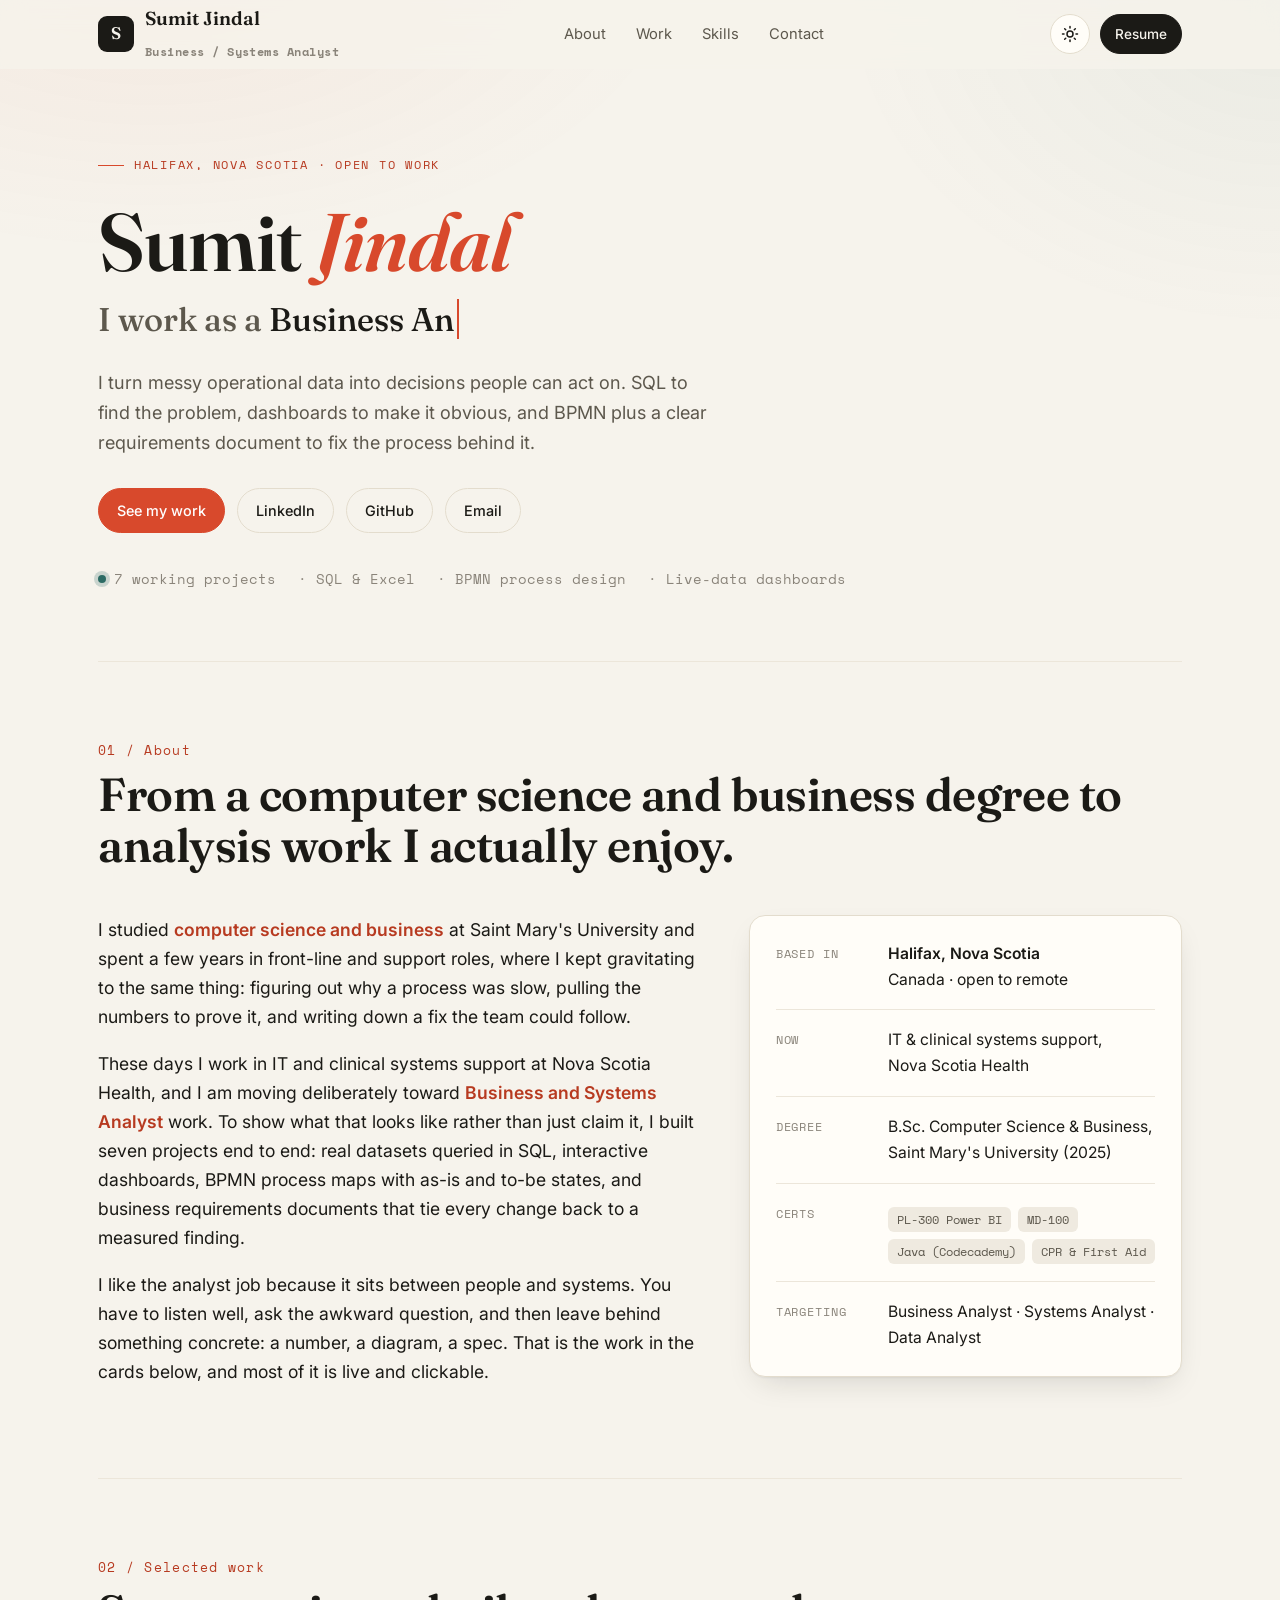
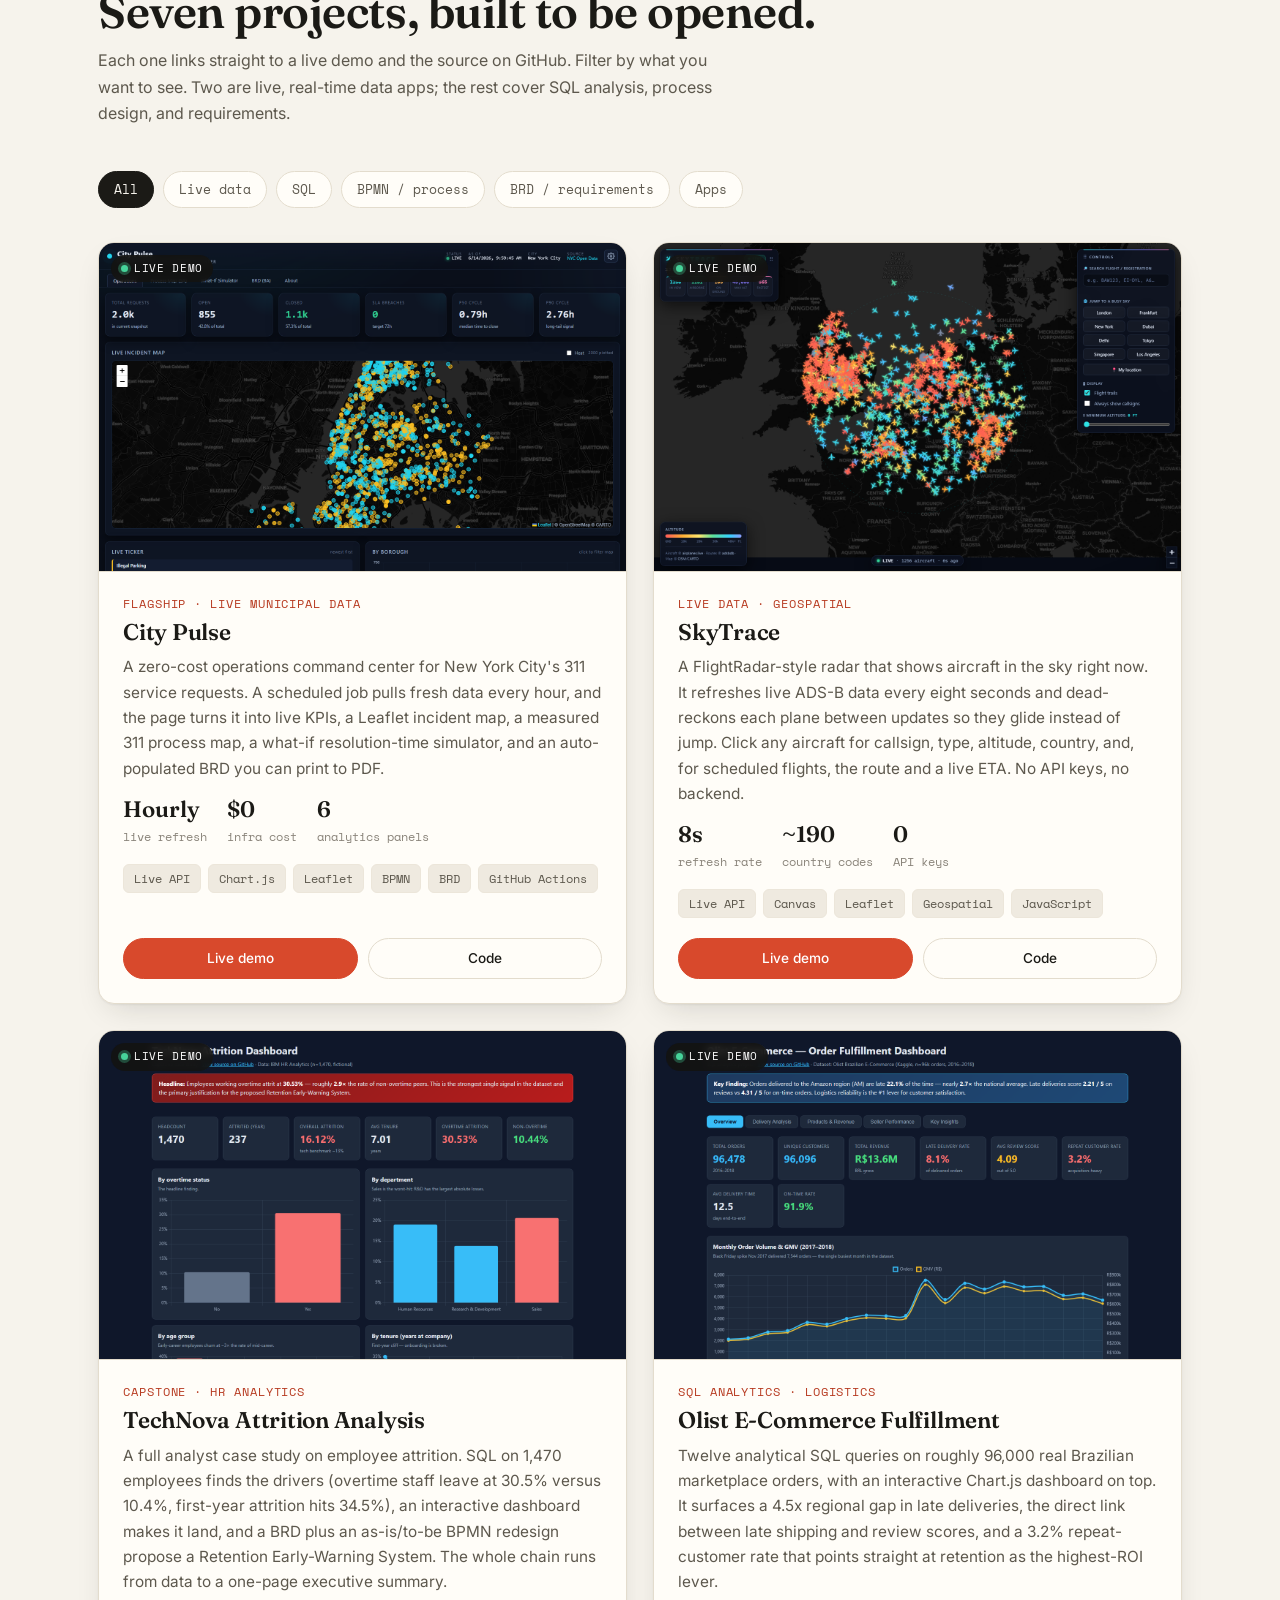
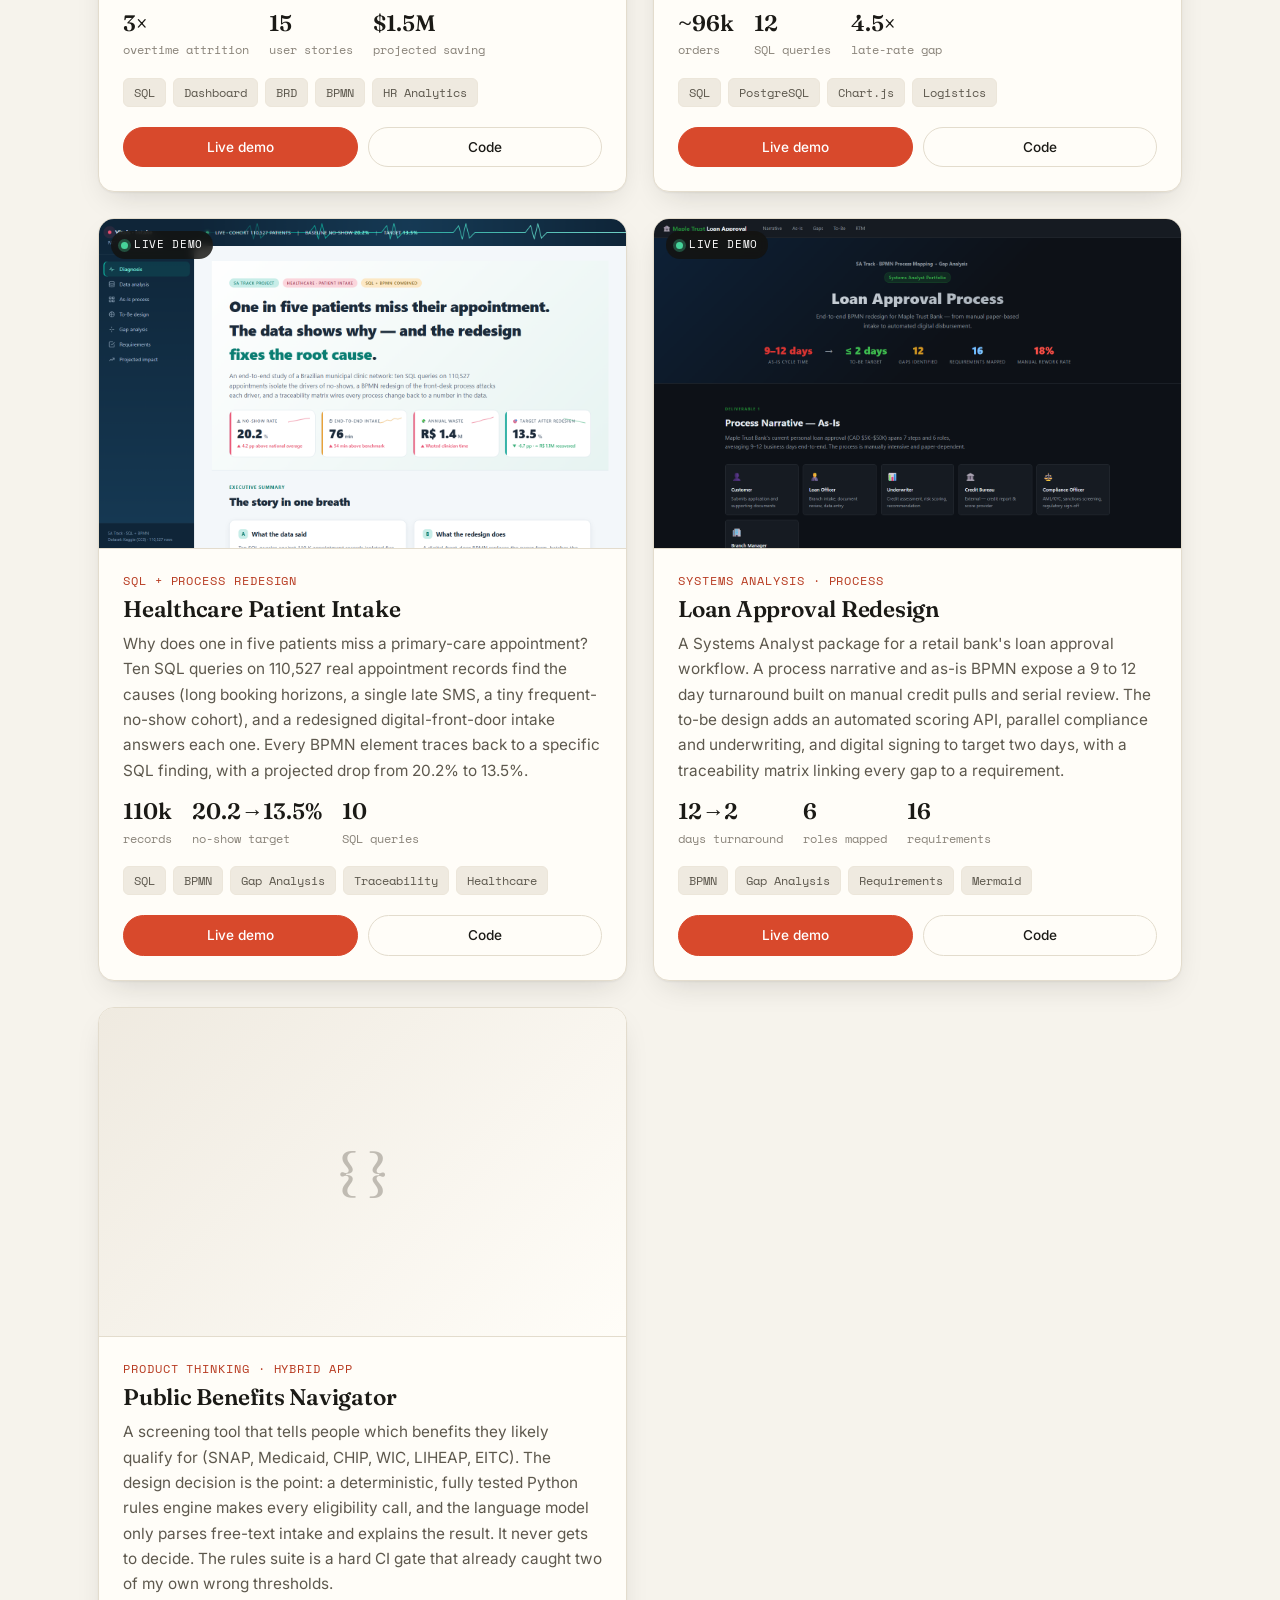
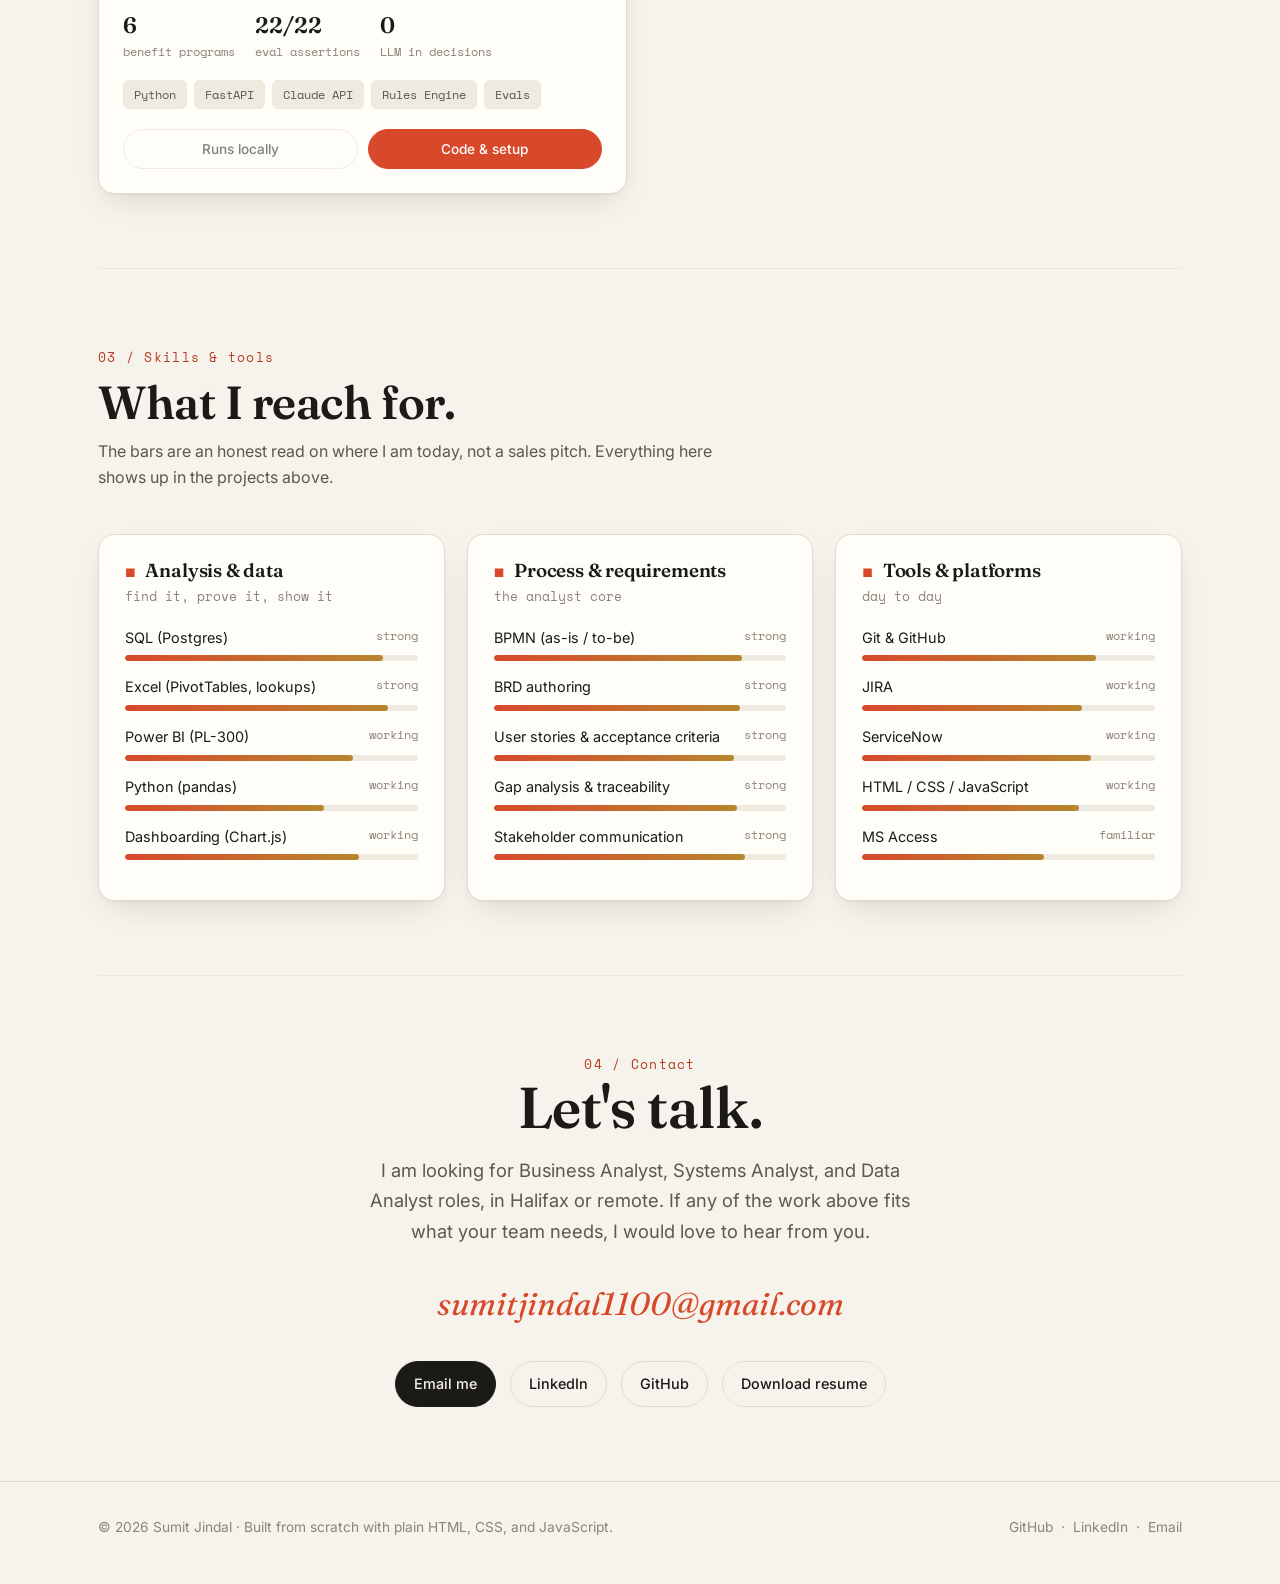
==== index.html @ e1e6dab9 "Portfolio landing page: hero, about, 7 project cards, skills, contact Single static page (HTML/CSS/J" ====
<!DOCTYPE html>
<html lang="en" data-theme="light">
<head>
<meta charset="UTF-8" />
<meta name="viewport" content="width=device-width, initial-scale=1.0" />
<title>Sumit Jindal — Business & Systems Analyst</title>
<meta name="description" content="Sumit Jindal, a Business and Systems Analyst in Halifax. SQL, Excel, BPMN, dashboards, and requirements writing, shown through seven working projects." />
<meta name="author" content="Sumit Jindal" />

<!-- Open Graph -->
<meta property="og:title" content="Sumit Jindal — Business & Systems Analyst" />
<meta property="og:description" content="Seven working projects: live data dashboards, SQL analysis, BPMN process redesigns, and business requirements documents." />
<meta property="og:type" content="website" />
<meta property="og:url" content="https://sumitjindal1100-ui.github.io/" />

<link rel="preconnect" href="https://fonts.googleapis.com" />
<link rel="preconnect" href="https://fonts.gstatic.com" crossorigin />
<link href="https://fonts.googleapis.com/css2?family=Fraunces:ital,opsz,wght@0,9..144,400..600;1,9..144,400..600&family=Inter:wght@400;500;600&family=Space+Mono:wght@400;700&display=swap" rel="stylesheet" />
<link rel="stylesheet" href="styles.css" />
<link rel="icon" href="data:image/svg+xml,<svg xmlns='http://www.w3.org/2000/svg' viewBox='0 0 100 100'><rect width='100' height='100' rx='22' fill='%231b1a16'/><text x='50' y='71' font-family='Georgia,serif' font-size='62' fill='%23f6f3ec' text-anchor='middle'>S</text></svg>" />
</head>
<body>

<!-- ===================== NAV ===================== -->
<header class="nav" id="nav">
  <div class="wrap nav-inner">
    <a class="brand" href="#top">
      <span class="monogram">S</span>
      <span>Sumit Jindal<br><span class="mono">Business / Systems Analyst</span></span>
    </a>
    <nav class="nav-links" id="navLinks">
      <a href="#about">About</a>
      <a href="#work">Work</a>
      <a href="#skills">Skills</a>
      <a href="#contact">Contact</a>
    </nav>
    <div class="nav-tools">
      <button class="icon-btn" id="themeBtn" aria-label="Toggle dark mode" title="Toggle theme">
        <svg width="18" height="18" viewBox="0 0 24 24" fill="none" stroke="currentColor" stroke-width="2" stroke-linecap="round" id="themeIcon"><circle cx="12" cy="12" r="4"/><path d="M12 2v2M12 20v2M4.9 4.9l1.4 1.4M17.7 17.7l1.4 1.4M2 12h2M20 12h2M4.9 19.1l1.4-1.4M17.7 6.3l1.4-1.4"/></svg>
      </button>
      <a class="btn btn-primary btn-sm" href="Sumit-Jindal-Resume.pdf" target="_blank" rel="noopener">Resume</a>
      <button class="icon-btn nav-toggle" id="navToggle" aria-label="Menu">
        <svg width="20" height="20" viewBox="0 0 24 24" fill="none" stroke="currentColor" stroke-width="2" stroke-linecap="round"><path d="M3 6h18M3 12h18M3 18h18"/></svg>
      </button>
    </div>
  </div>
</header>

<main id="top">
<!-- ===================== HERO ===================== -->
<section class="hero">
  <div class="wrap">
    <span class="eyebrow reveal">Halifax, Nova Scotia · Open to work</span>
    <h1 class="reveal d1">Sumit <span class="last">Jindal</span></h1>
    <p class="role-line reveal d1">I work as a <span class="typed" id="typed">Business Analyst</span></p>
    <p class="value-prop reveal d2">I turn messy operational data into decisions people can act on. SQL to find the problem, dashboards to make it obvious, and BPMN plus a clear requirements document to fix the process behind it.</p>
    <div class="hero-cta reveal d2">
      <a class="btn btn-accent" href="#work">See my work</a>
      <a class="btn btn-ghost" href="https://www.linkedin.com/in/sumitdsa0010" target="_blank" rel="noopener">LinkedIn</a>
      <a class="btn btn-ghost" href="https://github.com/sumitjindal1100-ui" target="_blank" rel="noopener">GitHub</a>
      <a class="btn btn-ghost" href="mailto:sumitjindal1100@gmail.com">Email</a>
    </div>
    <div class="hero-meta reveal d3">
      <span><span class="dot pulse"></span> 7 working projects</span>
      <span>· SQL &amp; Excel</span>
      <span>· BPMN process design</span>
      <span>· Live-data dashboards</span>
    </div>
  </div>
</section>

<div class="wrap"><div class="divider"></div></div>

<!-- ===================== ABOUT ===================== -->
<section class="section" id="about">
  <div class="wrap">
    <div class="section-head reveal">
      <span class="section-num">01 / About</span>
      <h2>From a computer science and business degree to analysis work I actually enjoy.</h2>
    </div>
    <div class="about-grid">
      <div class="about-prose reveal d1">
        <p>I studied <strong>computer science and business</strong> at Saint Mary's University and spent a few years in front-line and support roles, where I kept gravitating to the same thing: figuring out why a process was slow, pulling the numbers to prove it, and writing down a fix the team could follow.</p>
        <p>These days I work in IT and clinical systems support at Nova Scotia Health, and I am moving deliberately toward <strong>Business and Systems Analyst</strong> work. To show what that looks like rather than just claim it, I built seven projects end to end: real datasets queried in SQL, interactive dashboards, BPMN process maps with as-is and to-be states, and business requirements documents that tie every change back to a measured finding.</p>
        <p>I like the analyst job because it sits between people and systems. You have to listen well, ask the awkward question, and then leave behind something concrete: a number, a diagram, a spec. That is the work in the cards below, and most of it is live and clickable.</p>
      </div>
      <aside class="facts reveal d2">
        <div class="fact"><span class="k">Based in</span><span class="v"><b>Halifax, Nova Scotia</b><br>Canada · open to remote</span></div>
        <div class="fact"><span class="k">Now</span><span class="v">IT &amp; clinical systems support,<br>Nova Scotia Health</span></div>
        <div class="fact"><span class="k">Degree</span><span class="v">B.Sc. Computer Science &amp; Business,<br>Saint Mary's University (2025)</span></div>
        <div class="fact"><span class="k">Certs</span><span class="v">
          <div class="chiprow">
            <span class="mini-chip">PL-300 Power BI</span>
            <span class="mini-chip">MD-100</span>
            <span class="mini-chip">Java (Codecademy)</span>
            <span class="mini-chip">CPR &amp; First Aid</span>
          </div></span></div>
        <div class="fact"><span class="k">Targeting</span><span class="v">Business Analyst · Systems Analyst · Data Analyst</span></div>
      </aside>
    </div>
  </div>
</section>

<div class="wrap"><div class="divider"></div></div>

<!-- ===================== WORK ===================== -->
<section class="section" id="work">
  <div class="wrap">
    <div class="section-head reveal">
      <span class="section-num">02 / Selected work</span>
      <h2>Seven projects, built to be opened.</h2>
      <p>Each one links straight to a live demo and the source on GitHub. Filter by what you want to see. Two are live, real-time data apps; the rest cover SQL analysis, process design, and requirements.</p>
    </div>

    <div class="filterbar reveal d1" id="filterbar">
      <button class="filter active" data-f="all">All</button>
      <button class="filter" data-f="live">Live data</button>
      <button class="filter" data-f="sql">SQL</button>
      <button class="filter" data-f="bpmn">BPMN / process</button>
      <button class="filter" data-f="brd">BRD / requirements</button>
      <button class="filter" data-f="app">Apps</button>
    </div>

    <div class="projects" id="projects">

      <!-- City Pulse -->
      <article class="card reveal" data-tags="live sql bpmn brd app">
        <div class="shot">
          <span class="live-badge"><span class="ld"></span> Live demo</span>
          <img src="assets/shots/citypulse.png" alt="City Pulse dashboard" loading="lazy" />
        </div>
        <div class="card-body">
          <span class="card-kicker">Flagship · live municipal data</span>
          <h3>City Pulse</h3>
          <p>A zero-cost operations command center for New York City's 311 service requests. A scheduled job pulls fresh data every hour, and the page turns it into live KPIs, a Leaflet incident map, a measured 311 process map, a what-if resolution-time simulator, and an auto-populated BRD you can print to PDF.</p>
          <div class="metrics">
            <div class="metric"><span class="n">Hourly</span><span class="l">live refresh</span></div>
            <div class="metric"><span class="n">$0</span><span class="l">infra cost</span></div>
            <div class="metric"><span class="n">6</span><span class="l">analytics panels</span></div>
          </div>
          <div class="tags"><span class="tag">Live API</span><span class="tag">Chart.js</span><span class="tag">Leaflet</span><span class="tag">BPMN</span><span class="tag">BRD</span><span class="tag">GitHub Actions</span></div>
          <div class="card-links">
            <a class="btn btn-accent btn-sm" href="https://sumitjindal1100-ui.github.io/city-pulse/" target="_blank" rel="noopener">Live demo</a>
            <a class="btn btn-ghost btn-sm" href="https://github.com/sumitjindal1100-ui/city-pulse" target="_blank" rel="noopener">Code</a>
          </div>
        </div>
      </article>

      <!-- SkyTrace -->
      <article class="card reveal d1" data-tags="live app">
        <div class="shot">
          <span class="live-badge"><span class="ld"></span> Live demo</span>
          <img src="assets/shots/skytrace.png" alt="SkyTrace live flight radar" loading="lazy" />
        </div>
        <div class="card-body">
          <span class="card-kicker">Live data · geospatial</span>
          <h3>SkyTrace</h3>
          <p>A FlightRadar-style radar that shows aircraft in the sky right now. It refreshes live ADS-B data every eight seconds and dead-reckons each plane between updates so they glide instead of jump. Click any aircraft for callsign, type, altitude, country, and, for scheduled flights, the route and a live ETA. No API keys, no backend.</p>
          <div class="metrics">
            <div class="metric"><span class="n">8s</span><span class="l">refresh rate</span></div>
            <div class="metric"><span class="n">~190</span><span class="l">country codes</span></div>
            <div class="metric"><span class="n">0</span><span class="l">API keys</span></div>
          </div>
          <div class="tags"><span class="tag">Live API</span><span class="tag">Canvas</span><span class="tag">Leaflet</span><span class="tag">Geospatial</span><span class="tag">JavaScript</span></div>
          <div class="card-links">
            <a class="btn btn-accent btn-sm" href="https://sumitjindal1100-ui.github.io/sumit-skytrace/" target="_blank" rel="noopener">Live demo</a>
            <a class="btn btn-ghost btn-sm" href="https://github.com/sumitjindal1100-ui/sumit-skytrace" target="_blank" rel="noopener">Code</a>
          </div>
        </div>
      </article>

      <!-- TechNova -->
      <article class="card reveal" data-tags="sql bpmn brd">
        <div class="shot">
          <span class="live-badge"><span class="ld"></span> Live demo</span>
          <img src="assets/shots/technova.png" alt="TechNova attrition dashboard" loading="lazy" />
        </div>
        <div class="card-body">
          <span class="card-kicker">Capstone · HR analytics</span>
          <h3>TechNova Attrition Analysis</h3>
          <p>A full analyst case study on employee attrition. SQL on 1,470 employees finds the drivers (overtime staff leave at 30.5% versus 10.4%, first-year attrition hits 34.5%), an interactive dashboard makes it land, and a BRD plus an as-is/to-be BPMN redesign propose a Retention Early-Warning System. The whole chain runs from data to a one-page executive summary.</p>
          <div class="metrics">
            <div class="metric"><span class="n">3&times;</span><span class="l">overtime attrition</span></div>
            <div class="metric"><span class="n">15</span><span class="l">user stories</span></div>
            <div class="metric"><span class="n">$1.5M</span><span class="l">projected saving</span></div>
          </div>
          <div class="tags"><span class="tag">SQL</span><span class="tag">Dashboard</span><span class="tag">BRD</span><span class="tag">BPMN</span><span class="tag">HR Analytics</span></div>
          <div class="card-links">
            <a class="btn btn-accent btn-sm" href="https://sumitjindal1100-ui.github.io/technova-attrition-analysis/" target="_blank" rel="noopener">Live demo</a>
            <a class="btn btn-ghost btn-sm" href="https://github.com/sumitjindal1100-ui/technova-attrition-analysis" target="_blank" rel="noopener">Code</a>
          </div>
        </div>
      </article>

      <!-- Olist -->
      <article class="card reveal d1" data-tags="sql">
        <div class="shot">
          <span class="live-badge"><span class="ld"></span> Live demo</span>
          <img src="assets/shots/olist.png" alt="Olist e-commerce dashboard" loading="lazy" />
        </div>
        <div class="card-body">
          <span class="card-kicker">SQL analytics · logistics</span>
          <h3>Olist E-Commerce Fulfillment</h3>
          <p>Twelve analytical SQL queries on roughly 96,000 real Brazilian marketplace orders, with an interactive Chart.js dashboard on top. It surfaces a 4.5x regional gap in late deliveries, the direct link between late shipping and review scores, and a 3.2% repeat-customer rate that points straight at retention as the highest-ROI lever.</p>
          <div class="metrics">
            <div class="metric"><span class="n">~96k</span><span class="l">orders</span></div>
            <div class="metric"><span class="n">12</span><span class="l">SQL queries</span></div>
            <div class="metric"><span class="n">4.5&times;</span><span class="l">late-rate gap</span></div>
          </div>
          <div class="tags"><span class="tag">SQL</span><span class="tag">PostgreSQL</span><span class="tag">Chart.js</span><span class="tag">Logistics</span></div>
          <div class="card-links">
            <a class="btn btn-accent btn-sm" href="https://sumitjindal1100-ui.github.io/olist-ecommerce-analysis/" target="_blank" rel="noopener">Live demo</a>
            <a class="btn btn-ghost btn-sm" href="https://github.com/sumitjindal1100-ui/olist-ecommerce-analysis" target="_blank" rel="noopener">Code</a>
          </div>
        </div>
      </article>

      <!-- Healthcare -->
      <article class="card reveal" data-tags="sql bpmn">
        <div class="shot">
          <span class="live-badge"><span class="ld"></span> Live demo</span>
          <img src="assets/shots/healthcare.png" alt="Healthcare patient intake dashboard" loading="lazy" />
        </div>
        <div class="card-body">
          <span class="card-kicker">SQL + process redesign</span>
          <h3>Healthcare Patient Intake</h3>
          <p>Why does one in five patients miss a primary-care appointment? Ten SQL queries on 110,527 real appointment records find the causes (long booking horizons, a single late SMS, a tiny frequent-no-show cohort), and a redesigned digital-front-door intake answers each one. Every BPMN element traces back to a specific SQL finding, with a projected drop from 20.2% to 13.5%.</p>
          <div class="metrics">
            <div class="metric"><span class="n">110k</span><span class="l">records</span></div>
            <div class="metric"><span class="n">20.2&#8594;13.5%</span><span class="l">no-show target</span></div>
            <div class="metric"><span class="n">10</span><span class="l">SQL queries</span></div>
          </div>
          <div class="tags"><span class="tag">SQL</span><span class="tag">BPMN</span><span class="tag">Gap Analysis</span><span class="tag">Traceability</span><span class="tag">Healthcare</span></div>
          <div class="card-links">
            <a class="btn btn-accent btn-sm" href="https://sumitjindal1100-ui.github.io/healthcare-patient-intake/" target="_blank" rel="noopener">Live demo</a>
            <a class="btn btn-ghost btn-sm" href="https://github.com/sumitjindal1100-ui/healthcare-patient-intake" target="_blank" rel="noopener">Code</a>
          </div>
        </div>
      </article>

      <!-- Loan Approval -->
      <article class="card reveal d1" data-tags="bpmn brd">
        <div class="shot">
          <span class="live-badge"><span class="ld"></span> Live demo</span>
          <img src="assets/shots/loan.png" alt="Loan approval process landing page" loading="lazy" />
        </div>
        <div class="card-body">
          <span class="card-kicker">Systems analysis · process</span>
          <h3>Loan Approval Redesign</h3>
          <p>A Systems Analyst package for a retail bank's loan approval workflow. A process narrative and as-is BPMN expose a 9 to 12 day turnaround built on manual credit pulls and serial review. The to-be design adds an automated scoring API, parallel compliance and underwriting, and digital signing to target two days, with a traceability matrix linking every gap to a requirement.</p>
          <div class="metrics">
            <div class="metric"><span class="n">12&#8594;2</span><span class="l">days turnaround</span></div>
            <div class="metric"><span class="n">6</span><span class="l">roles mapped</span></div>
            <div class="metric"><span class="n">16</span><span class="l">requirements</span></div>
          </div>
          <div class="tags"><span class="tag">BPMN</span><span class="tag">Gap Analysis</span><span class="tag">Requirements</span><span class="tag">Mermaid</span></div>
          <div class="card-links">
            <a class="btn btn-accent btn-sm" href="https://sumitjindal1100-ui.github.io/loan-approval-sa-track/" target="_blank" rel="noopener">Live demo</a>
            <a class="btn btn-ghost btn-sm" href="https://github.com/sumitjindal1100-ui/loan-approval-sa-track" target="_blank" rel="noopener">Code</a>
          </div>
        </div>
      </article>

      <!-- Benefits Navigator -->
      <article class="card reveal" data-tags="app brd">
        <div class="shot fallback">
          <span class="glyph">{ }</span>
        </div>
        <div class="card-body">
          <span class="card-kicker">Product thinking · hybrid app</span>
          <h3>Public Benefits Navigator</h3>
          <p>A screening tool that tells people which benefits they likely qualify for (SNAP, Medicaid, CHIP, WIC, LIHEAP, EITC). The design decision is the point: a deterministic, fully tested Python rules engine makes every eligibility call, and the language model only parses free-text intake and explains the result. It never gets to decide. The rules suite is a hard CI gate that already caught two of my own wrong thresholds.</p>
          <div class="metrics">
            <div class="metric"><span class="n">6</span><span class="l">benefit programs</span></div>
            <div class="metric"><span class="n">22/22</span><span class="l">eval assertions</span></div>
            <div class="metric"><span class="n">0</span><span class="l">LLM in decisions</span></div>
          </div>
          <div class="tags"><span class="tag">Python</span><span class="tag">FastAPI</span><span class="tag">Claude API</span><span class="tag">Rules Engine</span><span class="tag">Evals</span></div>
          <div class="card-links">
            <a class="btn btn-ghost btn-sm disabled" title="Runs locally (FastAPI app)">Runs locally</a>
            <a class="btn btn-accent btn-sm" href="https://github.com/sumitjindal1100-ui/sumit-public-benefits-navigator" target="_blank" rel="noopener">Code &amp; setup</a>
          </div>
        </div>
      </article>

    </div>
  </div>
</section>

<div class="wrap"><div class="divider"></div></div>

<!-- ===================== SKILLS ===================== -->
<section class="section" id="skills">
  <div class="wrap">
    <div class="section-head reveal">
      <span class="section-num">03 / Skills &amp; tools</span>
      <h2>What I reach for.</h2>
      <p>The bars are an honest read on where I am today, not a sales pitch. Everything here shows up in the projects above.</p>
    </div>
    <div class="skill-cols">

      <div class="skill-group reveal d1">
        <h3><span class="gi">&#9632;</span> Analysis &amp; data</h3>
        <div class="sub">find it, prove it, show it</div>
        <div class="skill"><div class="row"><span>SQL (Postgres)</span><span class="lvl">strong</span></div><div class="bar"><i data-w="88"></i></div></div>
        <div class="skill"><div class="row"><span>Excel (PivotTables, lookups)</span><span class="lvl">strong</span></div><div class="bar"><i data-w="90"></i></div></div>
        <div class="skill"><div class="row"><span>Power BI (PL-300)</span><span class="lvl">working</span></div><div class="bar"><i data-w="78"></i></div></div>
        <div class="skill"><div class="row"><span>Python (pandas)</span><span class="lvl">working</span></div><div class="bar"><i data-w="68"></i></div></div>
        <div class="skill"><div class="row"><span>Dashboarding (Chart.js)</span><span class="lvl">working</span></div><div class="bar"><i data-w="80"></i></div></div>
      </div>

      <div class="skill-group reveal d2">
        <h3><span class="gi">&#9632;</span> Process &amp; requirements</h3>
        <div class="sub">the analyst core</div>
        <div class="skill"><div class="row"><span>BPMN (as-is / to-be)</span><span class="lvl">strong</span></div><div class="bar"><i data-w="85"></i></div></div>
        <div class="skill"><div class="row"><span>BRD authoring</span><span class="lvl">strong</span></div><div class="bar"><i data-w="84"></i></div></div>
        <div class="skill"><div class="row"><span>User stories &amp; acceptance criteria</span><span class="lvl">strong</span></div><div class="bar"><i data-w="82"></i></div></div>
        <div class="skill"><div class="row"><span>Gap analysis &amp; traceability</span><span class="lvl">strong</span></div><div class="bar"><i data-w="83"></i></div></div>
        <div class="skill"><div class="row"><span>Stakeholder communication</span><span class="lvl">strong</span></div><div class="bar"><i data-w="86"></i></div></div>
      </div>

      <div class="skill-group reveal d3">
        <h3><span class="gi">&#9632;</span> Tools &amp; platforms</h3>
        <div class="sub">day to day</div>
        <div class="skill"><div class="row"><span>Git &amp; GitHub</span><span class="lvl">working</span></div><div class="bar"><i data-w="80"></i></div></div>
        <div class="skill"><div class="row"><span>JIRA</span><span class="lvl">working</span></div><div class="bar"><i data-w="75"></i></div></div>
        <div class="skill"><div class="row"><span>ServiceNow</span><span class="lvl">working</span></div><div class="bar"><i data-w="78"></i></div></div>
        <div class="skill"><div class="row"><span>HTML / CSS / JavaScript</span><span class="lvl">working</span></div><div class="bar"><i data-w="74"></i></div></div>
        <div class="skill"><div class="row"><span>MS Access</span><span class="lvl">familiar</span></div><div class="bar"><i data-w="62"></i></div></div>
      </div>

    </div>
  </div>
</section>

<div class="wrap"><div class="divider"></div></div>

<!-- ===================== CONTACT ===================== -->
<section class="section contact" id="contact">
  <div class="wrap">
    <div class="reveal">
      <span class="section-num">04 / Contact</span>
      <h2>Let's talk.</h2>
      <p class="lead">I am looking for Business Analyst, Systems Analyst, and Data Analyst roles, in Halifax or remote. If any of the work above fits what your team needs, I would love to hear from you.</p>
      <p style="margin-bottom:30px"><a class="mail-link" href="mailto:sumitjindal1100@gmail.com">sumitjindal1100@gmail.com</a></p>
      <div class="contact-cta">
        <a class="btn btn-primary" href="mailto:sumitjindal1100@gmail.com">Email me</a>
        <a class="btn btn-ghost" href="https://www.linkedin.com/in/sumitdsa0010" target="_blank" rel="noopener">LinkedIn</a>
        <a class="btn btn-ghost" href="https://github.com/sumitjindal1100-ui" target="_blank" rel="noopener">GitHub</a>
        <a class="btn btn-ghost" href="Sumit-Jindal-Resume.pdf" target="_blank" rel="noopener">Download resume</a>
      </div>
    </div>
  </div>
</section>
</main>

<!-- ===================== FOOTER ===================== -->
<footer class="footer">
  <div class="wrap footer-inner">
    <span>&copy; <span id="year"></span> Sumit Jindal · Built from scratch with plain HTML, CSS, and JavaScript.</span>
    <span class="soc">
      <a href="https://github.com/sumitjindal1100-ui" target="_blank" rel="noopener">GitHub</a> ·
      <a href="https://www.linkedin.com/in/sumitdsa0010" target="_blank" rel="noopener">LinkedIn</a> ·
      <a href="mailto:sumitjindal1100@gmail.com">Email</a>
    </span>
  </div>
</footer>

<button class="icon-btn totop" id="toTop" aria-label="Back to top">
  <svg width="18" height="18" viewBox="0 0 24 24" fill="none" stroke="currentColor" stroke-width="2" stroke-linecap="round" stroke-linejoin="round"><path d="M12 19V5M5 12l7-7 7 7"/></svg>
</button>

<script src="app.js"></script>
</body>
</html>
---- styles.css ----
/* ============================================================
   Sumit Jindal — portfolio
   A warm "editorial / personal site" identity, deliberately
   different from the three project themes (GitHub dark, clinical
   light, ops command-center).
   ============================================================ */

:root {
  --paper:      #f6f3ec;
  --paper-2:    #fffdf8;
  --paper-3:    #efeae0;
  --ink:        #1b1a16;
  --ink-soft:   #5d584d;
  --ink-faint:  #8a847a;
  --line:       #e3dccd;
  --line-soft:  #ece6da;
  --accent:     #d8492c;   /* warm terracotta */
  --accent-ink: #b73a20;
  --teal:       #2c6b64;
  --gold:       #b8862f;
  --shadow:     0 1px 2px rgba(27,26,22,.05), 0 12px 32px -12px rgba(27,26,22,.18);
  --shadow-lg:  0 24px 60px -24px rgba(27,26,22,.32);
  --radius:     16px;
  --radius-sm:  10px;
  --maxw:       1140px;
  --serif: "Fraunces", Georgia, "Times New Roman", serif;
  --sans:  "Inter", -apple-system, BlinkMacSystemFont, "Segoe UI", Roboto, sans-serif;
  --mono:  "Space Mono", ui-monospace, "SF Mono", Menlo, monospace;
}

[data-theme="dark"] {
  --paper:      #14130f;
  --paper-2:    #1d1b16;
  --paper-3:    #252219;
  --ink:        #f4f0e6;
  --ink-soft:   #b7b0a1;
  --ink-faint:  #8b8473;
  --line:       #322e25;
  --line-soft:  #2a271f;
  --accent:     #f0795c;
  --accent-ink: #f0795c;
  --teal:       #56b3a8;
  --gold:       #d9aa4f;
  --shadow:     0 1px 2px rgba(0,0,0,.3), 0 12px 32px -12px rgba(0,0,0,.6);
  --shadow-lg:  0 24px 60px -24px rgba(0,0,0,.7);
}

* { box-sizing: border-box; margin: 0; padding: 0; }

html { scroll-behavior: smooth; scroll-padding-top: 90px; }

body {
  font-family: var(--sans);
  background: var(--paper);
  color: var(--ink);
  line-height: 1.65;
  -webkit-font-smoothing: antialiased;
  text-rendering: optimizeLegibility;
  transition: background .4s ease, color .4s ease;
  overflow-x: hidden;
}

/* paper grain / warmth */
body::before {
  content: "";
  position: fixed;
  inset: 0;
  pointer-events: none;
  z-index: 0;
  background:
    radial-gradient(900px 500px at 12% -5%, rgba(216,73,44,.06), transparent 60%),
    radial-gradient(800px 600px at 100% 0%, rgba(44,107,100,.06), transparent 55%);
}

.wrap { max-width: var(--maxw); margin: 0 auto; padding: 0 28px; position: relative; z-index: 1; }

a { color: inherit; text-decoration: none; }

h1, h2, h3 { font-family: var(--serif); font-weight: 600; line-height: 1.08; letter-spacing: -.01em; }

::selection { background: var(--accent); color: #fff; }

/* ---------- nav ---------- */
.nav {
  position: sticky; top: 0; z-index: 50;
  backdrop-filter: saturate(140%) blur(12px);
  background: color-mix(in srgb, var(--paper) 82%, transparent);
  border-bottom: 1px solid transparent;
  transition: border-color .3s ease, background .3s ease;
}
.nav.scrolled { border-color: var(--line); }
.nav-inner { display: flex; align-items: center; justify-content: space-between; height: 68px; }
.brand { display: flex; align-items: center; gap: 11px; font-family: var(--serif); font-size: 1.18rem; font-weight: 600; }
.brand .mono { font-family: var(--mono); font-size: .72rem; color: var(--ink-faint); letter-spacing: .04em; }
.monogram {
  width: 36px; height: 36px; border-radius: 9px;
  display: grid; place-items: center;
  background: var(--ink); color: var(--paper);
  font-family: var(--serif); font-weight: 600; font-size: 1.05rem;
  transition: transform .3s ease;
}
.brand:hover .monogram { transform: rotate(-6deg); }
.nav-links { display: flex; align-items: center; gap: 4px; }
.nav-links a {
  font-size: .92rem; color: var(--ink-soft); padding: 8px 13px; border-radius: 8px;
  transition: color .2s ease, background .2s ease;
}
.nav-links a:hover { color: var(--ink); background: var(--paper-3); }
.nav-tools { display: flex; align-items: center; gap: 10px; }

.btn {
  display: inline-flex; align-items: center; gap: 8px;
  font-family: var(--sans); font-size: .9rem; font-weight: 500;
  padding: 10px 18px; border-radius: 999px; cursor: pointer;
  border: 1px solid var(--line); background: var(--paper-2); color: var(--ink);
  transition: transform .15s ease, box-shadow .2s ease, background .2s ease, border-color .2s ease;
}
.btn:hover { transform: translateY(-2px); box-shadow: var(--shadow); }
.btn-primary { background: var(--ink); color: var(--paper); border-color: var(--ink); }
.btn-accent  { background: var(--accent); color: #fff; border-color: var(--accent); }
.btn-ghost   { background: transparent; }
.btn-sm { padding: 8px 14px; font-size: .85rem; }

.icon-btn {
  width: 40px; height: 40px; border-radius: 999px; display: grid; place-items: center;
  border: 1px solid var(--line); background: var(--paper-2); cursor: pointer; color: var(--ink);
  transition: transform .15s ease, background .2s ease;
}
.icon-btn:hover { transform: translateY(-2px); background: var(--paper-3); }

.nav-toggle { display: none; }

/* ---------- hero ---------- */
.hero { padding: 78px 0 70px; }
.eyebrow {
  font-family: var(--mono); font-size: .78rem; letter-spacing: .14em; text-transform: uppercase;
  color: var(--accent-ink); display: inline-flex; align-items: center; gap: 10px; margin-bottom: 22px;
}
.eyebrow::before { content: ""; width: 26px; height: 1px; background: var(--accent); display: inline-block; }
.hero h1 { font-size: clamp(2.7rem, 7vw, 5.1rem); margin-bottom: 6px; }
.hero h1 .last { color: var(--accent); font-style: italic; }
.role-line {
  font-family: var(--serif); font-size: clamp(1.3rem, 3.4vw, 2.05rem); color: var(--ink-soft);
  font-weight: 500; min-height: 1.3em; margin-bottom: 22px;
}
.role-line .typed { color: var(--ink); border-right: 2px solid var(--accent); padding-right: 3px; }
.value-prop { font-size: 1.13rem; color: var(--ink-soft); max-width: 620px; margin-bottom: 30px; }
.hero-cta { display: flex; flex-wrap: wrap; gap: 12px; align-items: center; }
.hero-meta {
  display: flex; flex-wrap: wrap; gap: 22px; margin-top: 34px;
  font-size: .9rem; color: var(--ink-faint); font-family: var(--mono);
}
.hero-meta span { display: inline-flex; align-items: center; gap: 8px; }
.dot { width: 8px; height: 8px; border-radius: 50%; background: var(--teal); box-shadow: 0 0 0 4px color-mix(in srgb, var(--teal) 22%, transparent); }
.pulse { animation: pulse 2s infinite; }
@keyframes pulse { 0%,100% { opacity: 1; } 50% { opacity: .4; } }

/* ---------- section frame ---------- */
.section { padding: 74px 0; }
.section-head { margin-bottom: 44px; }
.section-num { font-family: var(--mono); font-size: .8rem; color: var(--accent-ink); letter-spacing: .1em; }
.section-head h2 { font-size: clamp(1.9rem, 4.5vw, 2.9rem); margin: 8px 0 10px; }
.section-head p { color: var(--ink-soft); max-width: 640px; }
.divider { height: 1px; background: var(--line-soft); }

/* ---------- about ---------- */
.about-grid { display: grid; grid-template-columns: 1.4fr 1fr; gap: 44px; align-items: start; }
.about-prose p { font-size: 1.1rem; margin-bottom: 18px; color: var(--ink); }
.about-prose strong { color: var(--accent-ink); font-weight: 600; }
.facts {
  background: var(--paper-2); border: 1px solid var(--line); border-radius: var(--radius);
  padding: 8px 26px; box-shadow: var(--shadow);
}
.fact { display: flex; gap: 16px; padding: 17px 0; border-bottom: 1px solid var(--line-soft); }
.fact:last-child { border-bottom: none; }
.fact .k { font-family: var(--mono); font-size: .72rem; letter-spacing: .08em; text-transform: uppercase; color: var(--ink-faint); width: 96px; flex: none; padding-top: 3px; }
.fact .v { font-size: .98rem; }
.fact .v b { font-weight: 600; }
.chiprow { display: flex; flex-wrap: wrap; gap: 7px; margin-top: 6px; }
.mini-chip { font-family: var(--mono); font-size: .72rem; padding: 3px 9px; border-radius: 6px; background: var(--paper-3); color: var(--ink-soft); }

/* ---------- projects ---------- */
.filterbar { display: flex; flex-wrap: wrap; gap: 9px; margin-bottom: 34px; }
.filter {
  font-family: var(--mono); font-size: .8rem; padding: 8px 15px; border-radius: 999px;
  border: 1px solid var(--line); background: var(--paper-2); color: var(--ink-soft); cursor: pointer;
  transition: all .2s ease;
}
.filter:hover { color: var(--ink); border-color: var(--ink-faint); }
.filter.active { background: var(--ink); color: var(--paper); border-color: var(--ink); }

.projects { display: grid; grid-template-columns: repeat(2, 1fr); gap: 26px; }
.card {
  background: var(--paper-2); border: 1px solid var(--line); border-radius: var(--radius);
  overflow: hidden; display: flex; flex-direction: column;
  box-shadow: var(--shadow); transition: transform .3s cubic-bezier(.2,.7,.3,1), box-shadow .3s ease, border-color .3s ease;
}
.card:hover { transform: translateY(-6px); box-shadow: var(--shadow-lg); border-color: color-mix(in srgb, var(--accent) 45%, var(--line)); }
.card.hide { display: none; }

.shot { position: relative; aspect-ratio: 16 / 10; overflow: hidden; background: var(--paper-3); border-bottom: 1px solid var(--line); }
.shot img { width: 100%; height: 100%; object-fit: cover; object-position: top center; transition: transform .6s cubic-bezier(.2,.7,.3,1); display: block; }
.card:hover .shot img { transform: scale(1.04); }
.shot .live-badge {
  position: absolute; top: 12px; left: 12px; z-index: 2;
  font-family: var(--mono); font-size: .68rem; letter-spacing: .06em; text-transform: uppercase;
  background: rgba(20,19,15,.82); color: #fff; padding: 5px 10px; border-radius: 999px;
  display: inline-flex; align-items: center; gap: 6px; backdrop-filter: blur(4px);
}
.shot .live-badge .ld { width: 7px; height: 7px; border-radius: 50%; background: #46d39a; box-shadow: 0 0 0 3px rgba(70,211,154,.3); }
/* fallback tile when no screenshot */
.shot.fallback { display: grid; place-items: center; background:
  linear-gradient(135deg, var(--paper-3), var(--paper-2)); }
.shot.fallback .glyph { font-family: var(--serif); font-size: 3.4rem; color: var(--ink-faint); opacity: .5; }

.card-body { padding: 22px 24px 24px; display: flex; flex-direction: column; flex: 1; }
.card-kicker { font-family: var(--mono); font-size: .72rem; letter-spacing: .08em; text-transform: uppercase; color: var(--accent-ink); margin-bottom: 7px; }
.card h3 { font-size: 1.42rem; margin-bottom: 10px; }
.card p { font-size: .96rem; color: var(--ink-soft); margin-bottom: 16px; }
.card .metrics { display: flex; gap: 20px; margin-bottom: 16px; }
.card .metric .n { font-family: var(--serif); font-size: 1.4rem; font-weight: 600; color: var(--ink); display: block; line-height: 1.1; }
.card .metric .l { font-size: .74rem; color: var(--ink-faint); font-family: var(--mono); }
.tags { display: flex; flex-wrap: wrap; gap: 7px; margin-bottom: 20px; }
.tag { font-family: var(--mono); font-size: .72rem; padding: 4px 10px; border-radius: 6px; background: var(--paper-3); color: var(--ink-soft); border: 1px solid var(--line-soft); }
.card-links { margin-top: auto; display: flex; gap: 10px; }
.card-links a { flex: 1; justify-content: center; }
.card-links a.disabled { opacity: .55; cursor: not-allowed; pointer-events: none; }

/* ---------- skills ---------- */
.skill-cols { display: grid; grid-template-columns: repeat(3, 1fr); gap: 22px; }
.skill-group { background: var(--paper-2); border: 1px solid var(--line); border-radius: var(--radius); padding: 26px; box-shadow: var(--shadow); }
.skill-group h3 { font-size: 1.18rem; margin-bottom: 4px; display: flex; align-items: center; gap: 10px; }
.skill-group .gi { color: var(--accent); font-size: 1.1rem; }
.skill-group .sub { font-size: .82rem; color: var(--ink-faint); margin-bottom: 18px; font-family: var(--mono); }
.skill { margin-bottom: 14px; }
.skill .row { display: flex; justify-content: space-between; font-size: .9rem; margin-bottom: 6px; }
.skill .row .lvl { font-family: var(--mono); font-size: .72rem; color: var(--ink-faint); }
.bar { height: 6px; background: var(--paper-3); border-radius: 999px; overflow: hidden; }
.bar > i { display: block; height: 100%; width: 0; border-radius: 999px; background: linear-gradient(90deg, var(--accent), var(--gold)); transition: width 1.1s cubic-bezier(.2,.7,.3,1); }

/* ---------- contact ---------- */
.contact { text-align: center; }
.contact h2 { font-size: clamp(2.1rem, 5.5vw, 3.6rem); margin-bottom: 16px; }
.contact .lead { color: var(--ink-soft); font-size: 1.15rem; max-width: 540px; margin: 0 auto 32px; }
.contact-cta { display: flex; flex-wrap: wrap; gap: 14px; justify-content: center; }
.mail-link { font-family: var(--serif); font-style: italic; font-size: clamp(1.3rem, 4vw, 2rem); color: var(--accent); border-bottom: 2px solid transparent; transition: border-color .25s ease; }
.mail-link:hover { border-color: var(--accent); }

/* ---------- footer ---------- */
.footer { border-top: 1px solid var(--line); padding: 34px 0 46px; }
.footer-inner { display: flex; flex-wrap: wrap; justify-content: space-between; align-items: center; gap: 16px; font-size: .86rem; color: var(--ink-faint); }
.footer a:hover { color: var(--accent); }
.soc { display: flex; gap: 8px; }

/* ---------- reveal ---------- */
.reveal { opacity: 0; transform: translateY(22px); transition: opacity .7s ease, transform .7s cubic-bezier(.2,.7,.3,1); }
.reveal.in { opacity: 1; transform: none; }
.reveal.d1 { transition-delay: .08s; }
.reveal.d2 { transition-delay: .16s; }
.reveal.d3 { transition-delay: .24s; }

/* back to top */
.totop {
  position: fixed; right: 22px; bottom: 22px; z-index: 40;
  opacity: 0; transform: translateY(12px) scale(.9); pointer-events: none;
  transition: all .3s ease;
}
.totop.show { opacity: 1; transform: none; pointer-events: auto; }

/* ---------- responsive ---------- */
@media (max-width: 900px) {
  .about-grid { grid-template-columns: 1fr; gap: 30px; }
  .skill-cols { grid-template-columns: 1fr; }
  .projects { grid-template-columns: 1fr; }
}
@media (max-width: 720px) {
  .nav-links { display: none; }
  .nav-tools .btn:not(.nav-toggle) { display: none; }
  .nav-toggle { display: grid; }
  .nav.open .nav-links {
    display: flex; flex-direction: column; position: absolute; top: 68px; left: 0; right: 0;
    background: var(--paper); border-bottom: 1px solid var(--line); padding: 14px 28px; gap: 2px;
  }
  .nav.open .nav-links a { padding: 12px 8px; }
  .hero { padding: 50px 0 50px; }
  .section { padding: 56px 0; }
}

@media (prefers-reduced-motion: reduce) {
  * { animation: none !important; transition: none !important; scroll-behavior: auto; }
  .reveal { opacity: 1; transform: none; }
}
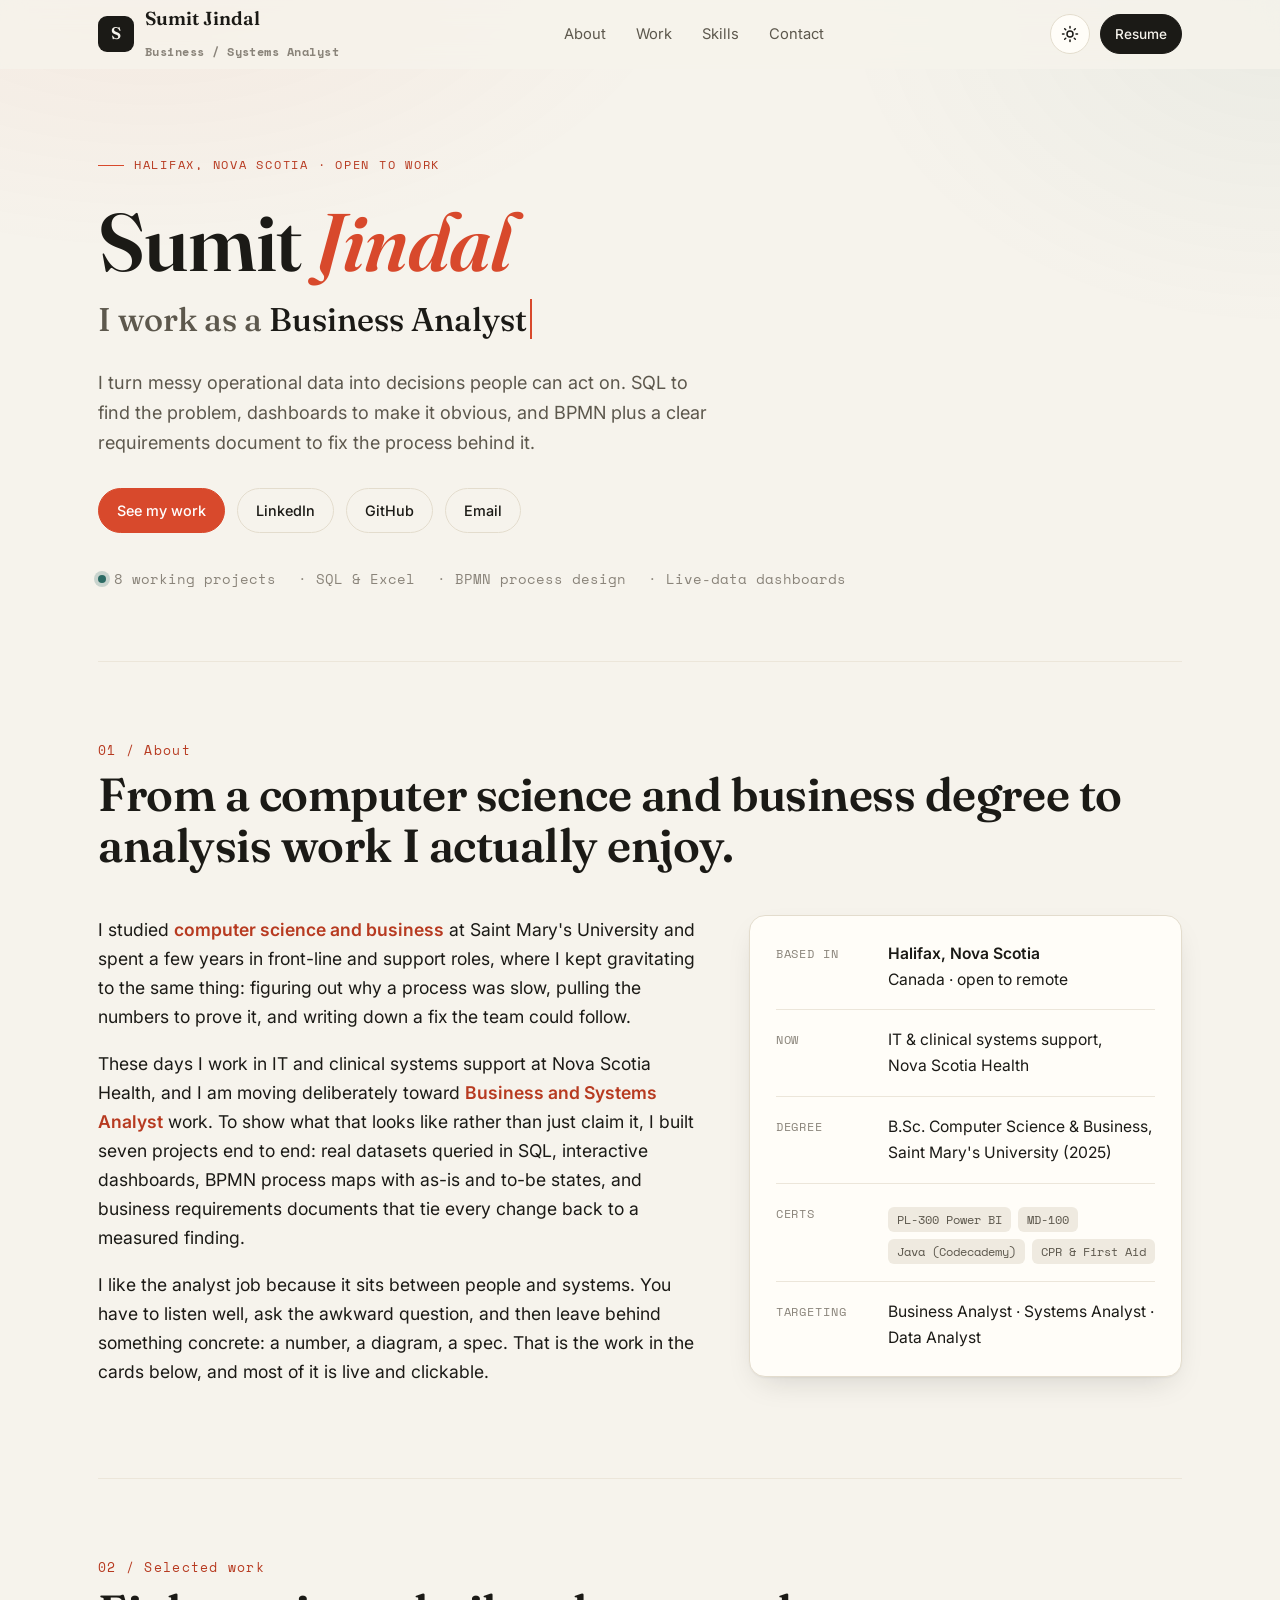
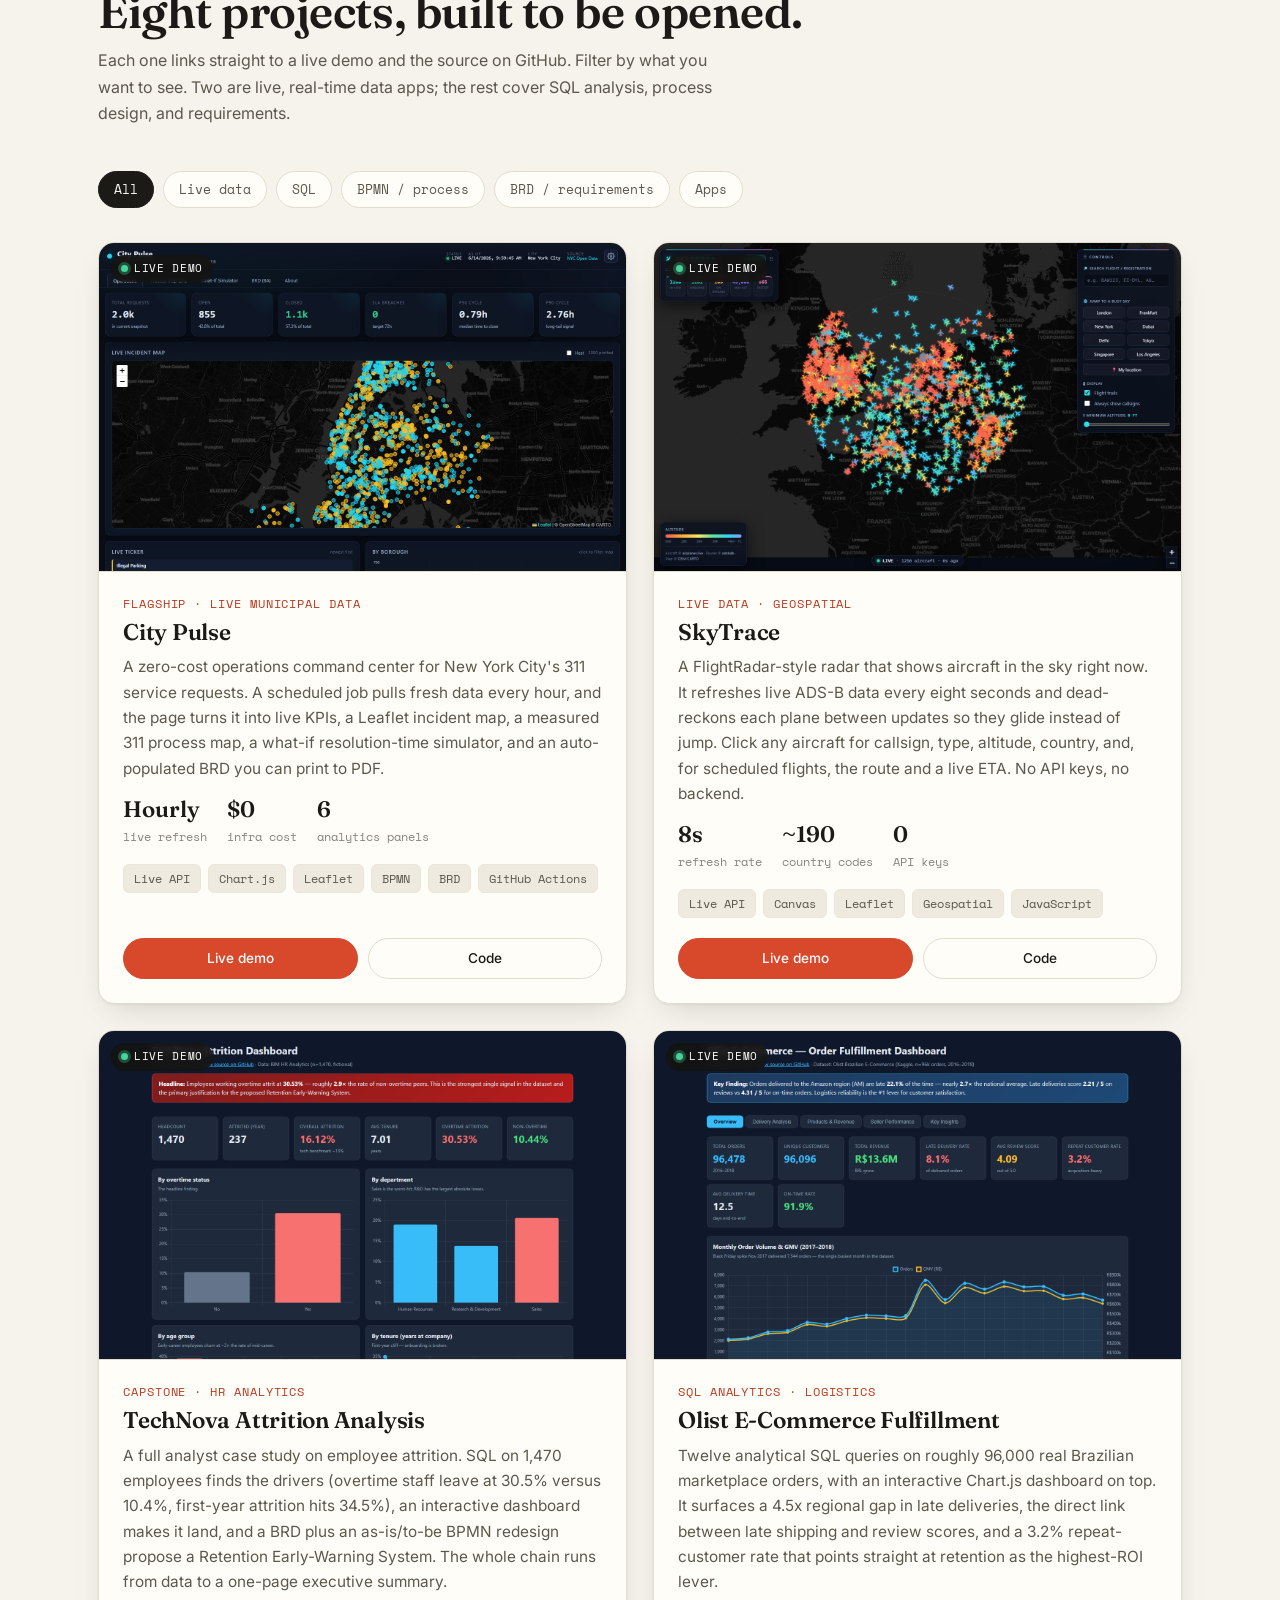
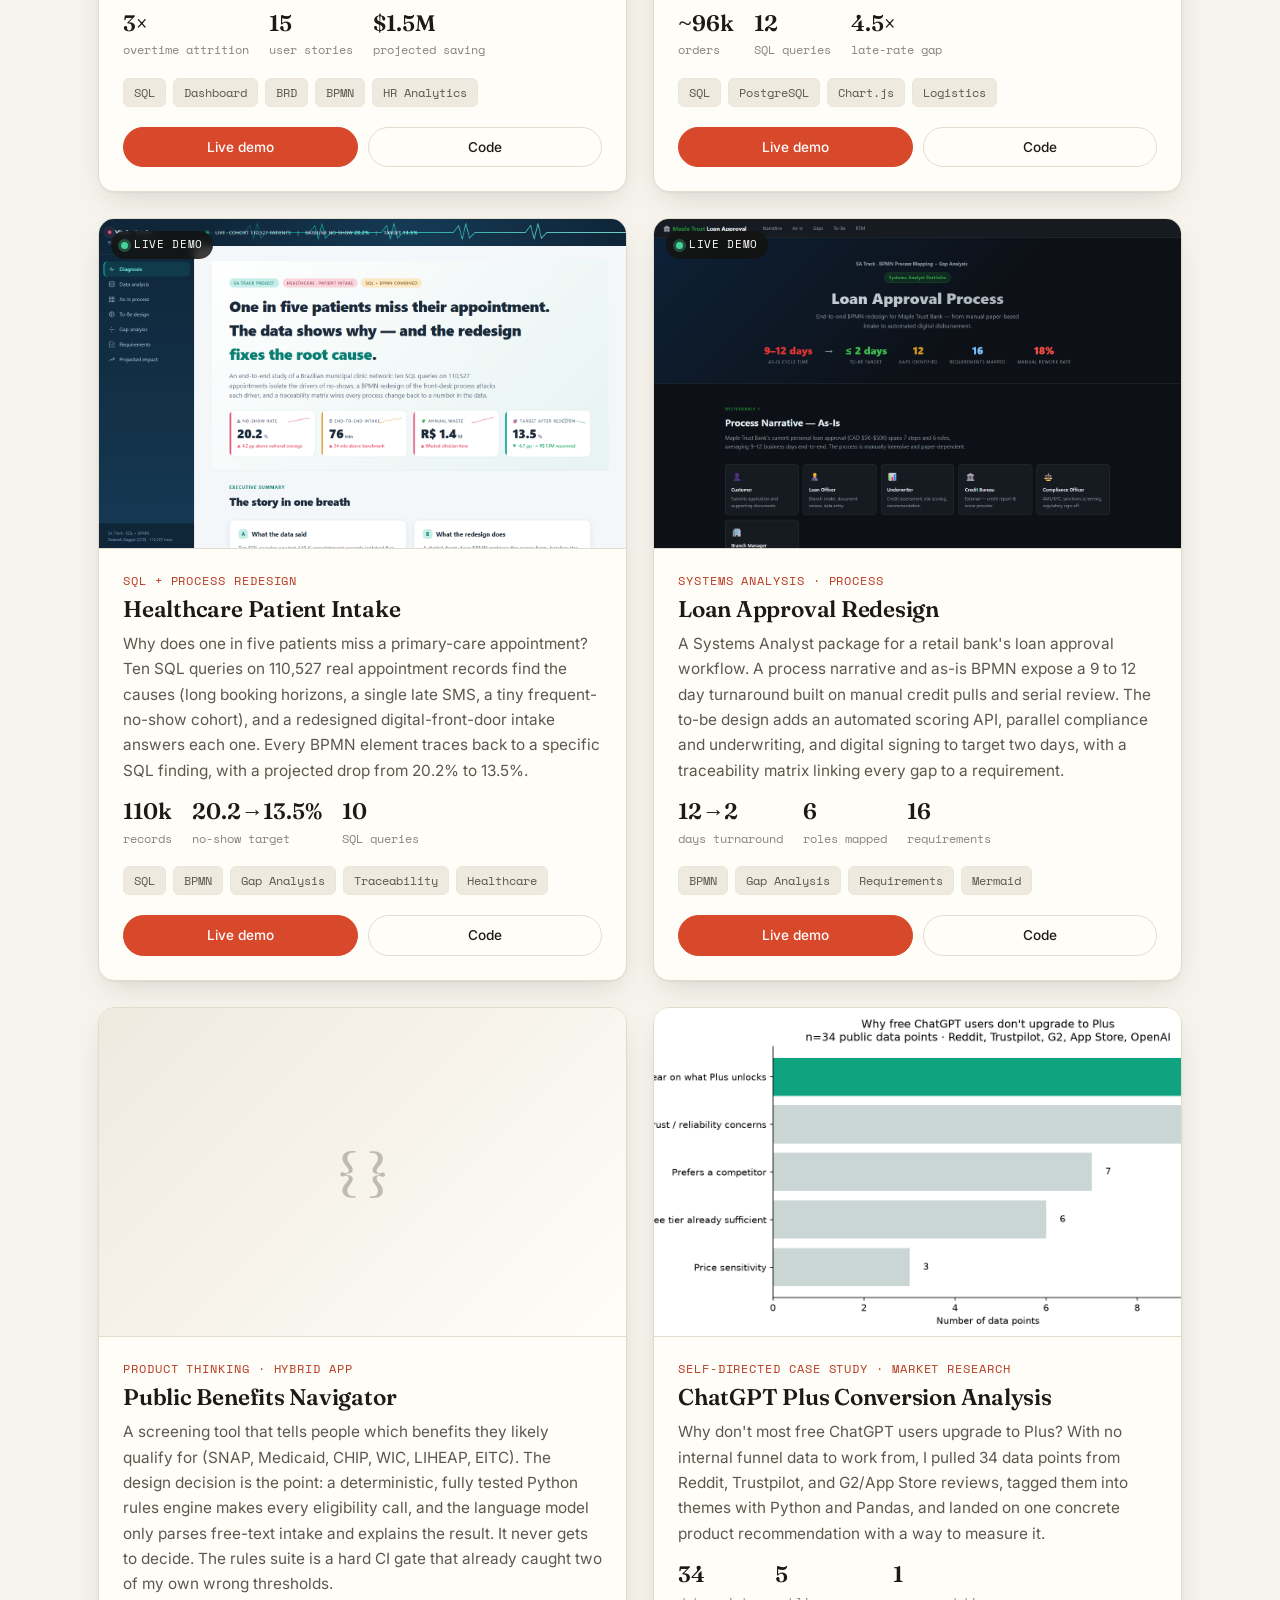
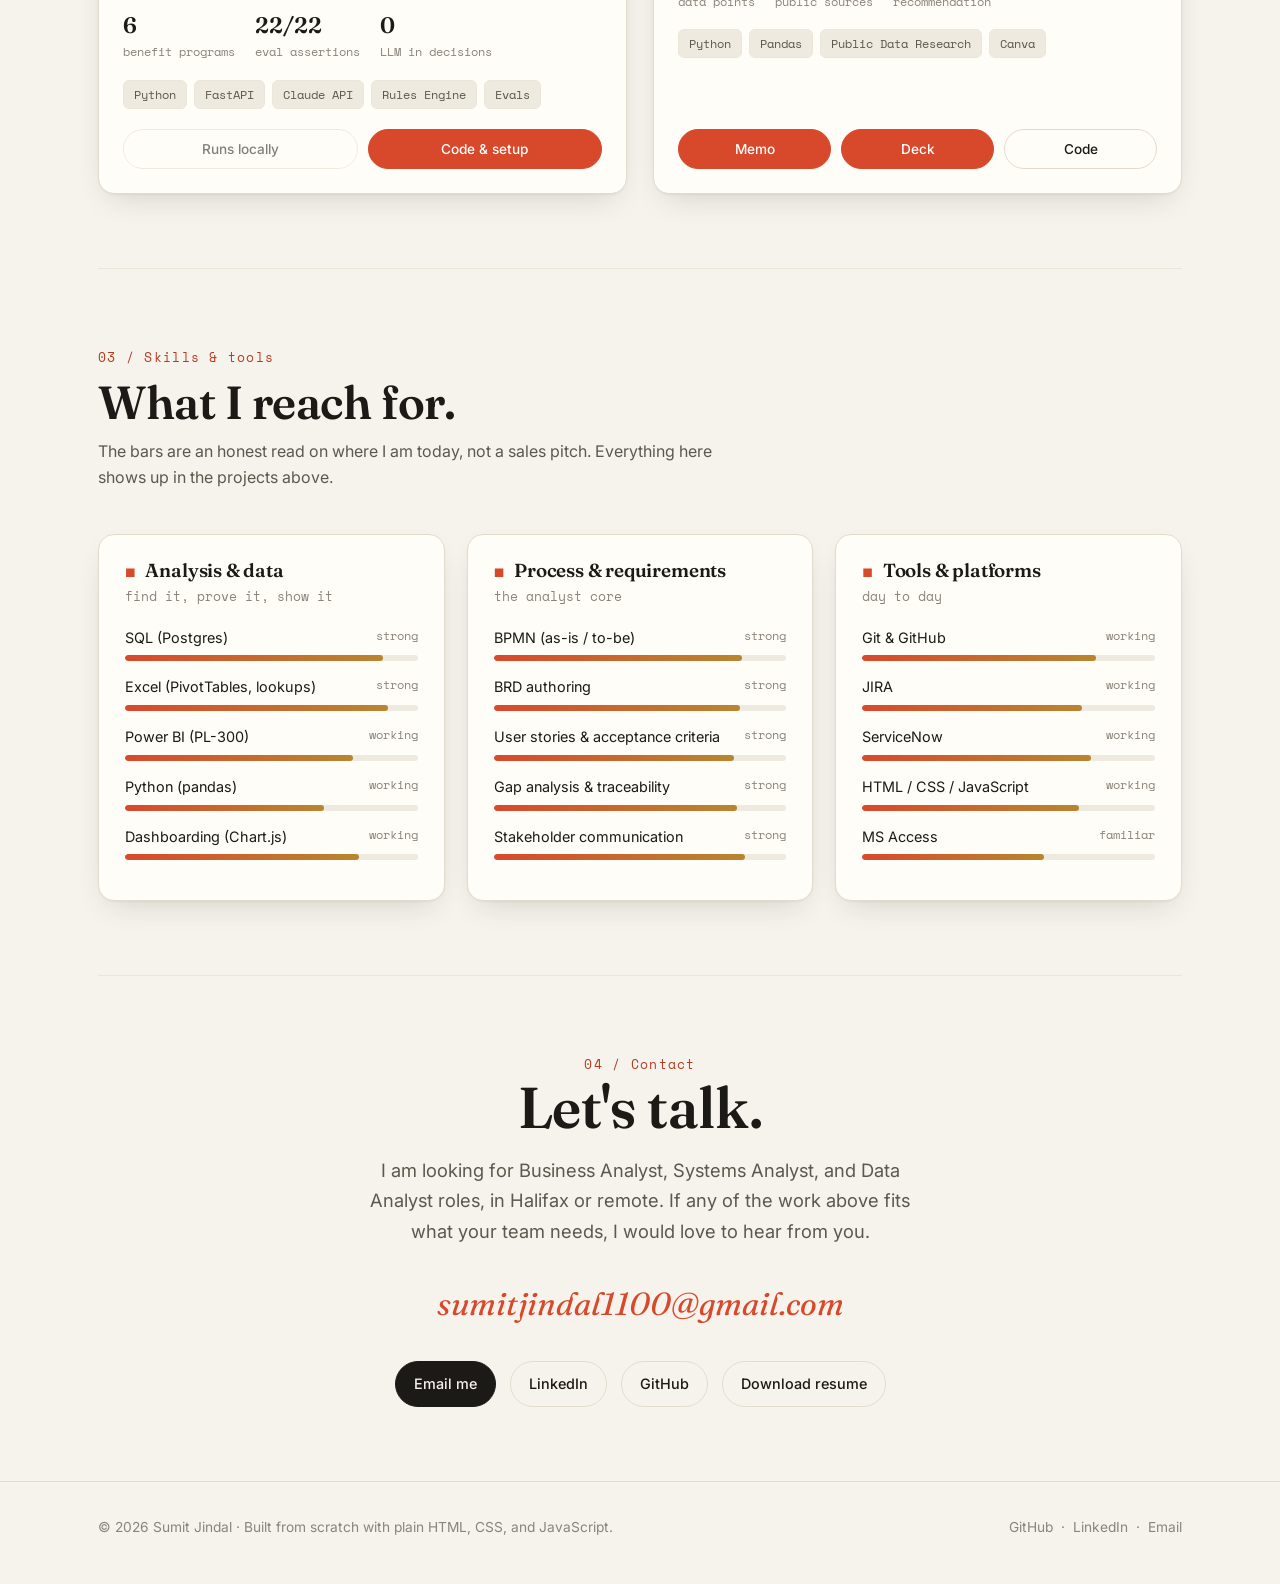
==== commit 4262ad40: "Add ChatGPT Plus conversion analysis case study to projects Self-directed market research project: 3" ====
--- a/index.html
+++ b/index.html
@@ -4,12 +4,12 @@
 <meta charset="UTF-8" />
 <meta name="viewport" content="width=device-width, initial-scale=1.0" />
 <title>Sumit Jindal — Business & Systems Analyst</title>
-<meta name="description" content="Sumit Jindal, a Business and Systems Analyst in Halifax. SQL, Excel, BPMN, dashboards, and requirements writing, shown through seven working projects." />
+<meta name="description" content="Sumit Jindal, a Business and Systems Analyst in Halifax. SQL, Excel, BPMN, dashboards, and requirements writing, shown through eight working projects." />
 <meta name="author" content="Sumit Jindal" />
 
 <!-- Open Graph -->
 <meta property="og:title" content="Sumit Jindal — Business & Systems Analyst" />
-<meta property="og:description" content="Seven working projects: live data dashboards, SQL analysis, BPMN process redesigns, and business requirements documents." />
+<meta property="og:description" content="Eight working projects: live data dashboards, SQL analysis, BPMN process redesigns, and business requirements documents." />
 <meta property="og:type" content="website" />
 <meta property="og:url" content="https://sumitjindal1100-ui.github.io/" />
 
@@ -61,7 +61,7 @@
       <a class="btn btn-ghost" href="mailto:sumitjindal1100@gmail.com">Email</a>
     </div>
     <div class="hero-meta reveal d3">
-      <span><span class="dot pulse"></span> 7 working projects</span>
+      <span><span class="dot pulse"></span> 8 working projects</span>
       <span>· SQL &amp; Excel</span>
       <span>· BPMN process design</span>
       <span>· Live-data dashboards</span>
@@ -108,7 +108,7 @@
   <div class="wrap">
     <div class="section-head reveal">
       <span class="section-num">02 / Selected work</span>
-      <h2>Seven projects, built to be opened.</h2>
+      <h2>Eight projects, built to be opened.</h2>
       <p>Each one links straight to a live demo and the source on GitHub. Filter by what you want to see. Two are live, real-time data apps; the rest cover SQL analysis, process design, and requirements.</p>
     </div>
 
@@ -279,6 +279,29 @@
           <div class="card-links">
             <a class="btn btn-ghost btn-sm disabled" title="Runs locally (FastAPI app)">Runs locally</a>
             <a class="btn btn-accent btn-sm" href="https://github.com/sumitjindal1100-ui/sumit-public-benefits-navigator" target="_blank" rel="noopener">Code &amp; setup</a>
+          </div>
+        </div>
+      </article>
+
+      <!-- ChatGPT Conversion Analysis -->
+      <article class="card reveal d1" data-tags="research">
+        <div class="shot">
+          <img src="assets/shots/chatgpt-conversion.png" alt="Theme frequency chart from the ChatGPT conversion analysis" loading="lazy" />
+        </div>
+        <div class="card-body">
+          <span class="card-kicker">Self-directed case study · market research</span>
+          <h3>ChatGPT Plus Conversion Analysis</h3>
+          <p>Why don't most free ChatGPT users upgrade to Plus? With no internal funnel data to work from, I pulled 34 data points from Reddit, Trustpilot, and G2/App Store reviews, tagged them into themes with Python and Pandas, and landed on one concrete product recommendation with a way to measure it.</p>
+          <div class="metrics">
+            <div class="metric"><span class="n">34</span><span class="l">data points</span></div>
+            <div class="metric"><span class="n">5</span><span class="l">public sources</span></div>
+            <div class="metric"><span class="n">1</span><span class="l">recommendation</span></div>
+          </div>
+          <div class="tags"><span class="tag">Python</span><span class="tag">Pandas</span><span class="tag">Public Data Research</span><span class="tag">Canva</span></div>
+          <div class="card-links">
+            <a class="btn btn-accent btn-sm" href="https://github.com/sumitjindal1100-ui/chatgpt-conversion-analysis/blob/main/memo/memo.pdf" target="_blank" rel="noopener">Memo</a>
+            <a class="btn btn-accent btn-sm" href="https://canva.link/ymnb7nca1b5asgq" target="_blank" rel="noopener">Deck</a>
+            <a class="btn btn-ghost btn-sm" href="https://github.com/sumitjindal1100-ui/chatgpt-conversion-analysis" target="_blank" rel="noopener">Code</a>
           </div>
         </div>
       </article>
